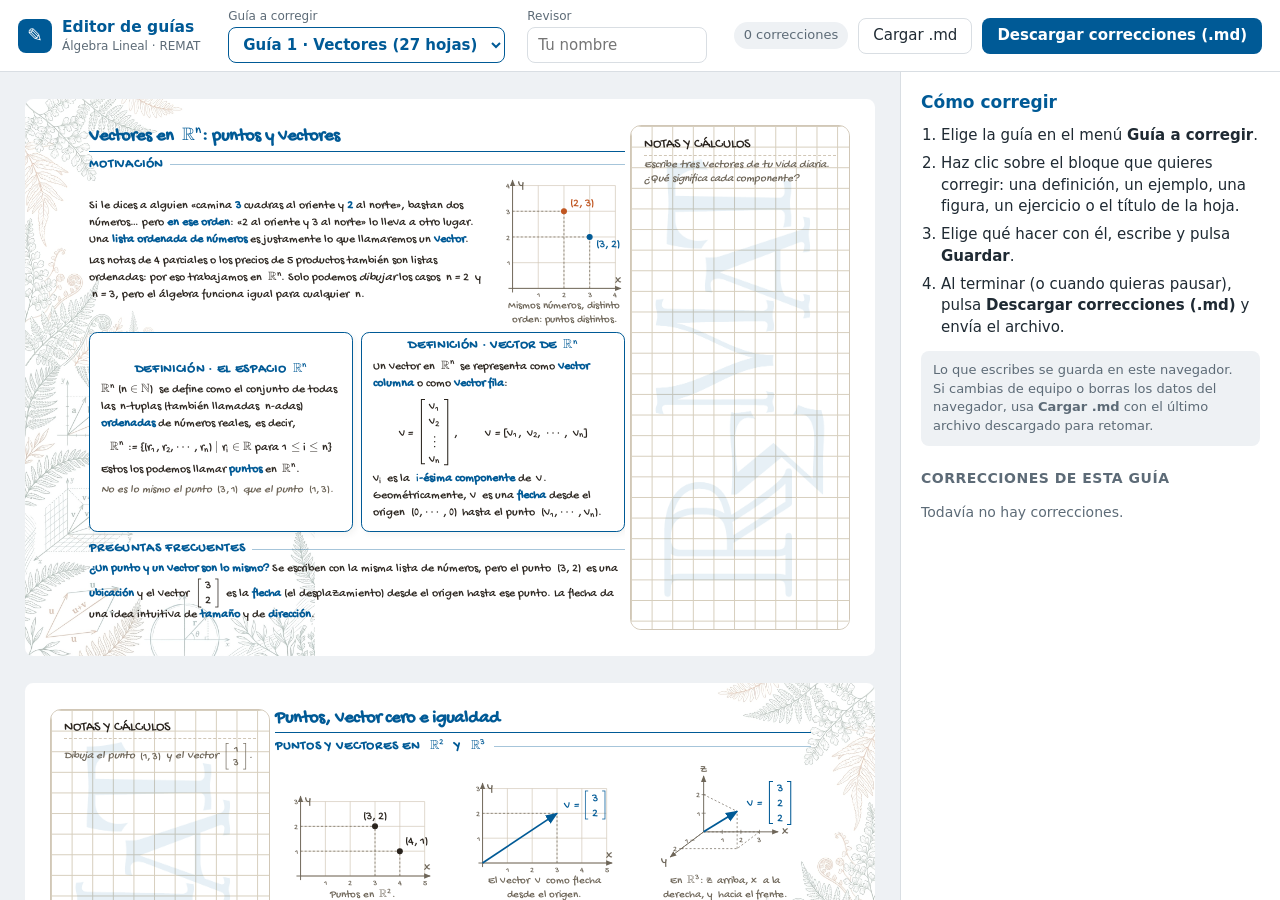
==== index.html @ 860c22fa "Editor de revisión de guías: menú de guías, correcciones por bloque y exportación .md Co-Authored-By" ====
<!doctype html>
<html lang="es">
<head>
<meta charset="utf-8">
<meta name="viewport" content="width=device-width, initial-scale=1">
<title>Editor de guías · Revisión</title>
<meta name="description" content="Revisión de las guías de Álgebra Lineal (REMAT): marca un bloque, escribe la corrección y descarga el archivo .md.">
<link rel="icon" href="data:image/svg+xml,%3Csvg xmlns='http://www.w3.org/2000/svg' viewBox='0 0 32 32'%3E%3Crect width='32' height='32' rx='7' fill='%23005a96'/%3E%3Cpath d='M9 22l9-13 3 2-9 13-4 1z' fill='%23fff'/%3E%3C/svg%3E">
<link rel="stylesheet" href="estilos.css">
</head>
<body>
<header class="barra">
  <div class="marca">
    <span class="logo" aria-hidden="true">✎</span>
    <div><strong>Editor de guías</strong><small>Álgebra Lineal · REMAT</small></div>
  </div>

  <label class="campo campo-guia">
    <span>Guía a corregir</span>
    <select id="guia" aria-label="Guía a corregir" disabled><option>Cargando…</option></select>
  </label>

  <label class="campo">
    <span>Revisor</span>
    <input id="revisor" type="text" placeholder="Tu nombre" autocomplete="name" maxlength="80">
  </label>

  <div class="acciones">
    <span id="contador" class="contador" aria-live="polite">0 correcciones</span>
    <button id="btn-cargar" type="button" class="sec" title="Retomar una revisión desde un .md descargado antes">Cargar .md</button>
    <input id="archivo" type="file" accept=".md,text/markdown,text/plain" hidden>
    <button id="btn-descargar" type="button" class="pri">Descargar correcciones (.md)</button>
  </div>
</header>

<main class="trabajo">
  <section class="visor" aria-label="Guía">
    <div id="cargando" class="cargando">Cargando la guía…</div>
    <iframe id="marco" title="Guía seleccionada"></iframe>
  </section>

  <aside id="panel" class="panel" aria-label="Correcciones">
    <!-- Estado 1: nada seleccionado -->
    <div id="vista-inicio">
      <h2>Cómo corregir</h2>
      <ol class="pasos">
        <li>Elige la guía en el menú <b>Guía a corregir</b>.</li>
        <li>Haz clic sobre el bloque que quieres corregir: una definición, un ejemplo, una figura, un ejercicio o el título de la hoja.</li>
        <li>Elige qué hacer con él, escribe y pulsa <b>Guardar</b>.</li>
        <li>Al terminar (o cuando quieras pausar), pulsa <b>Descargar correcciones (.md)</b> y envía el archivo.</li>
      </ol>
      <p class="nota">Lo que escribes se guarda en este navegador. Si cambias de equipo o borras los datos del navegador, usa <b>Cargar .md</b> con el último archivo descargado para retomar.</p>
      <h3 id="titulo-lista">Correcciones de esta guía</h3>
      <p id="lista-vacia" class="vacio">Todavía no hay correcciones.</p>
      <ul id="lista" class="lista"></ul>
    </div>

    <!-- Estado 2: un bloque seleccionado -->
    <form id="vista-edicion" hidden autocomplete="off">
      <div class="cab-bloque">
        <button type="button" id="btn-volver" class="enlace">← Todas las correcciones</button>
        <p id="b-hoja" class="b-hoja"></p>
        <h2 id="b-titulo"></h2>
        <p class="b-meta"><span id="b-tipo" class="chip"></span> <code id="b-id"></code></p>
        <button type="button" id="btn-padre" class="enlace" hidden>↑ Seleccionar el bloque que lo contiene</button>
      </div>

      <details class="actual">
        <summary>Texto actual del bloque (LaTeX)</summary>
        <pre id="b-texto"></pre>
      </details>

      <fieldset class="tipo-accion">
        <legend>¿Qué hacer con este bloque?</legend>
        <label><input type="radio" name="accion" value="comentar" checked> Comentar</label>
        <label><input type="radio" name="accion" value="proponer"> Proponer texto</label>
        <label><input type="radio" name="accion" value="eliminar"> Eliminar</label>
        <label><input type="radio" name="accion" value="mover"> Mover</label>
        <label><input type="radio" name="accion" value="aprobar"> Aprobado</label>
      </fieldset>

      <div id="grupo-mover" class="grupo" hidden>
        <label class="fila-campos">Moverlo
          <select id="mover-donde"><option value="antes">antes de</option><option value="despues">después de</option></select>
        </label>
        <input id="mover-ref" type="text" placeholder="¿De qué bloque u hoja? Ej.: «la definición de norma», hoja 12">
      </div>

      <div id="grupo-propuesto" class="grupo" hidden>
        <label for="propuesto">Texto propuesto <small>(fórmulas entre $…$)</small></label>
        <textarea id="propuesto" rows="9" spellcheck="true"></textarea>
        <button type="button" id="btn-copiar-actual" class="enlace">Empezar desde el texto actual</button>
      </div>

      <div class="grupo">
        <label for="comentario" id="lbl-comentario">Comentario</label>
        <textarea id="comentario" rows="5" spellcheck="true" placeholder="¿Qué está mal o qué falta? (opcional si es «Aprobado»)"></textarea>
      </div>

      <p id="aviso-form" class="aviso" role="alert" hidden></p>
      <div class="botones">
        <button type="submit" class="pri">Guardar</button>
        <button type="button" id="btn-cancelar" class="sec">Cancelar</button>
        <button type="button" id="btn-borrar" class="peligro" hidden>Quitar corrección</button>
      </div>
      <p class="atajo">Ctrl + Enter guarda · Esc cancela</p>
    </form>
  </aside>
</main>

<div id="toast" class="toast" role="status" aria-live="polite" hidden></div>
<script src="app.js"></script>
</body>
</html>
---- estilos.css ----
:root {
  --azul: #005a96;
  --azul-claro: #e6f0f7;
  --tinta: #1f2a33;
  --gris: #5d6b77;
  --linea: #d9dee3;
  --fondo: #eef1f4;
  --papel: #ffffff;
  --ocre: #b47818;
  --rojo: #a63a3a;
  --verde: #2f7d4f;
  --morado: #6b4fa0;
  --panel: 380px;
  --barra: 64px;
}
* { box-sizing: border-box; }
html, body { height: 100%; }
body {
  margin: 0; background: var(--fondo); color: var(--tinta);
  font: 15px/1.45 system-ui, -apple-system, "Segoe UI", Roboto, Ubuntu, sans-serif;
  display: flex; flex-direction: column; overflow: hidden;
}
button, input, select, textarea { font: inherit; color: inherit; }

/* ---------- barra superior ---------- */
.barra {
  min-height: var(--barra); flex: 0 0 auto; display: flex; align-items: center; gap: 16px 22px; flex-wrap: wrap;
  padding: 8px 18px; background: var(--papel); border-bottom: 1px solid var(--linea);
}
.marca { display: flex; align-items: center; gap: 10px; margin-right: 6px; }
.marca .logo {
  width: 34px; height: 34px; border-radius: 8px; background: var(--azul); color: #fff;
  display: grid; place-items: center; font-size: 19px;
}
.marca strong { display: block; font-size: 15.5px; color: var(--azul); }
.marca small { display: block; font-size: 12px; color: var(--gris); }
.campo { display: flex; flex-direction: column; gap: 2px; font-size: 12px; color: var(--gris); }
.campo select, .campo input {
  font-size: 15px; color: var(--tinta); height: 36px; padding: 0 10px;
  border: 1px solid var(--linea); border-radius: 8px; background: var(--papel);
}
.campo-guia select { min-width: 230px; font-weight: 600; color: var(--azul); border-color: var(--azul); }
.campo input { width: 180px; }
.campo select:focus, .campo input:focus, textarea:focus, input[type=text]:focus {
  outline: 2px solid var(--azul); outline-offset: 1px;
}
.acciones { margin-left: auto; display: flex; align-items: center; gap: 10px; flex-wrap: wrap; }
.contador { font-size: 13px; color: var(--gris); background: var(--fondo); padding: 4px 10px; border-radius: 99px; }
.contador.pendiente { color: #7a4b00; background: #fff1d6; }

button { cursor: pointer; border-radius: 8px; height: 36px; padding: 0 14px; border: 1px solid transparent; }
button.pri { background: var(--azul); color: #fff; font-weight: 600; }
button.pri:hover { background: #004a7c; }
button.sec { background: var(--papel); border-color: var(--linea); }
button.sec:hover { border-color: var(--gris); }
button.peligro { background: var(--papel); border-color: #e2b9b9; color: var(--rojo); }
button.enlace { height: auto; padding: 0; background: none; color: var(--azul); text-decoration: underline; text-underline-offset: 2px; }
button:focus-visible { outline: 2px solid var(--azul); outline-offset: 2px; }

/* ---------- área de trabajo ---------- */
.trabajo { flex: 1 1 auto; display: flex; min-height: 0; }
.visor { flex: 1 1 auto; position: relative; min-width: 0; }
.visor iframe { width: 100%; height: 100%; border: 0; display: block; background: var(--fondo); }
.cargando {
  position: absolute; inset: 0; display: grid; place-items: center; color: var(--gris); background: var(--fondo); z-index: 1;
}
.cargando[hidden] { display: none; }

.panel {
  flex: 0 0 var(--panel); width: var(--panel); overflow-y: auto; background: var(--papel);
  border-left: 1px solid var(--linea); padding: 18px 20px 28px;
}
.panel h2 { font-size: 17px; margin: 0 0 10px; color: var(--azul); }
.panel h3 { font-size: 14px; margin: 22px 0 8px; text-transform: uppercase; letter-spacing: .5px; color: var(--gris); }
.pasos { padding-left: 20px; margin: 0 0 12px; }
.pasos li { margin-bottom: 6px; }
.nota { font-size: 13px; color: var(--gris); background: var(--fondo); border-radius: 8px; padding: 10px 12px; margin: 0; }
.vacio { color: var(--gris); font-size: 14px; }

.lista { list-style: none; margin: 0; padding: 0; display: flex; flex-direction: column; gap: 8px; }
.lista li button {
  width: 100%; height: auto; text-align: left; padding: 9px 11px; background: var(--papel);
  border: 1px solid var(--linea); border-left: 4px solid var(--c, var(--azul)); border-radius: 8px;
}
.lista li button:hover { background: var(--azul-claro); }
.lista .l-cab { display: flex; justify-content: space-between; gap: 8px; font-size: 12px; color: var(--gris); }
.lista .l-tit { display: block; font-weight: 600; margin: 2px 0; }
.lista .l-txt { display: block; font-size: 13px; color: var(--gris); overflow: hidden; text-overflow: ellipsis; white-space: nowrap; }
.lista .perdido { color: var(--rojo); }

.chip { display: inline-block; font-size: 12px; padding: 1px 8px; border-radius: 99px; background: var(--azul-claro); color: var(--azul); }
.cab-bloque { border-bottom: 1px solid var(--linea); padding-bottom: 12px; margin-bottom: 12px; }
.b-hoja { margin: 10px 0 2px; font-size: 13px; color: var(--gris); }
.cab-bloque h2 { margin: 0 0 6px; font-size: 17px; }
.b-meta { margin: 0 0 8px; display: flex; gap: 8px; align-items: center; flex-wrap: wrap; }
.b-meta code { font-size: 12px; color: var(--gris); }
.actual summary { cursor: pointer; font-size: 13px; color: var(--azul); }
.actual pre {
  white-space: pre-wrap; word-break: break-word; font-size: 12.5px; max-height: 220px; overflow: auto;
  background: var(--fondo); padding: 10px; border-radius: 8px; margin: 8px 0 0;
}
fieldset.tipo-accion { border: 0; padding: 0; margin: 14px 0 6px; display: flex; flex-wrap: wrap; gap: 6px; }
fieldset.tipo-accion legend { font-weight: 600; margin-bottom: 6px; padding: 0; }
fieldset.tipo-accion label {
  display: flex; align-items: center; gap: 6px; padding: 5px 10px; border: 1px solid var(--linea);
  border-radius: 99px; font-size: 14px; cursor: pointer;
}
fieldset.tipo-accion label:has(input:checked) { border-color: var(--azul); background: var(--azul-claro); color: var(--azul); }
fieldset.tipo-accion input { margin: 0; accent-color: var(--azul); }
.grupo { margin-top: 12px; display: flex; flex-direction: column; gap: 6px; }
.grupo[hidden] { display: none; }
.grupo label { font-weight: 600; font-size: 14px; }
.grupo small { font-weight: 400; color: var(--gris); }
.fila-campos { display: flex; align-items: center; gap: 8px; }
.fila-campos select, .grupo input[type=text] { height: 34px; border: 1px solid var(--linea); border-radius: 8px; padding: 0 8px; background: var(--papel); }
textarea {
  width: 100%; resize: vertical; border: 1px solid var(--linea); border-radius: 8px; padding: 8px 10px;
  font-family: ui-monospace, "Cascadia Mono", "DejaVu Sans Mono", monospace; font-size: 13.5px; line-height: 1.45;
}
#comentario { font-family: inherit; font-size: 14.5px; }
.botones { display: flex; gap: 8px; flex-wrap: wrap; margin-top: 16px; }
.aviso { color: var(--rojo); font-size: 13.5px; margin: 10px 0 0; }
.atajo { font-size: 12px; color: var(--gris); margin: 10px 0 0; }

.toast {
  position: fixed; left: 50%; bottom: 22px; transform: translateX(-50%); max-width: min(560px, calc(100vw - 32px));
  background: var(--tinta); color: #fff; padding: 10px 16px; border-radius: 10px; box-shadow: 0 6px 24px rgba(0,0,0,.2);
  font-size: 14px; z-index: 10;
}
.toast.malo { background: var(--rojo); }

/* ---------- pantallas angostas: el panel pasa abajo ---------- */
@media (max-width: 900px) {
  body { overflow: auto; }
  .barra { gap: 10px 14px; }
  .acciones { margin-left: 0; width: 100%; }
  .campo-guia select { min-width: 0; width: 100%; }
  .campo-guia { flex: 1 1 200px; }
  .campo input { width: 100%; }
  .trabajo { flex-direction: column; }
  .visor { height: 60vh; flex: 0 0 auto; }
  .panel { width: 100%; flex: 0 0 auto; border-left: 0; border-top: 1px solid var(--linea); padding: 16px; }
}
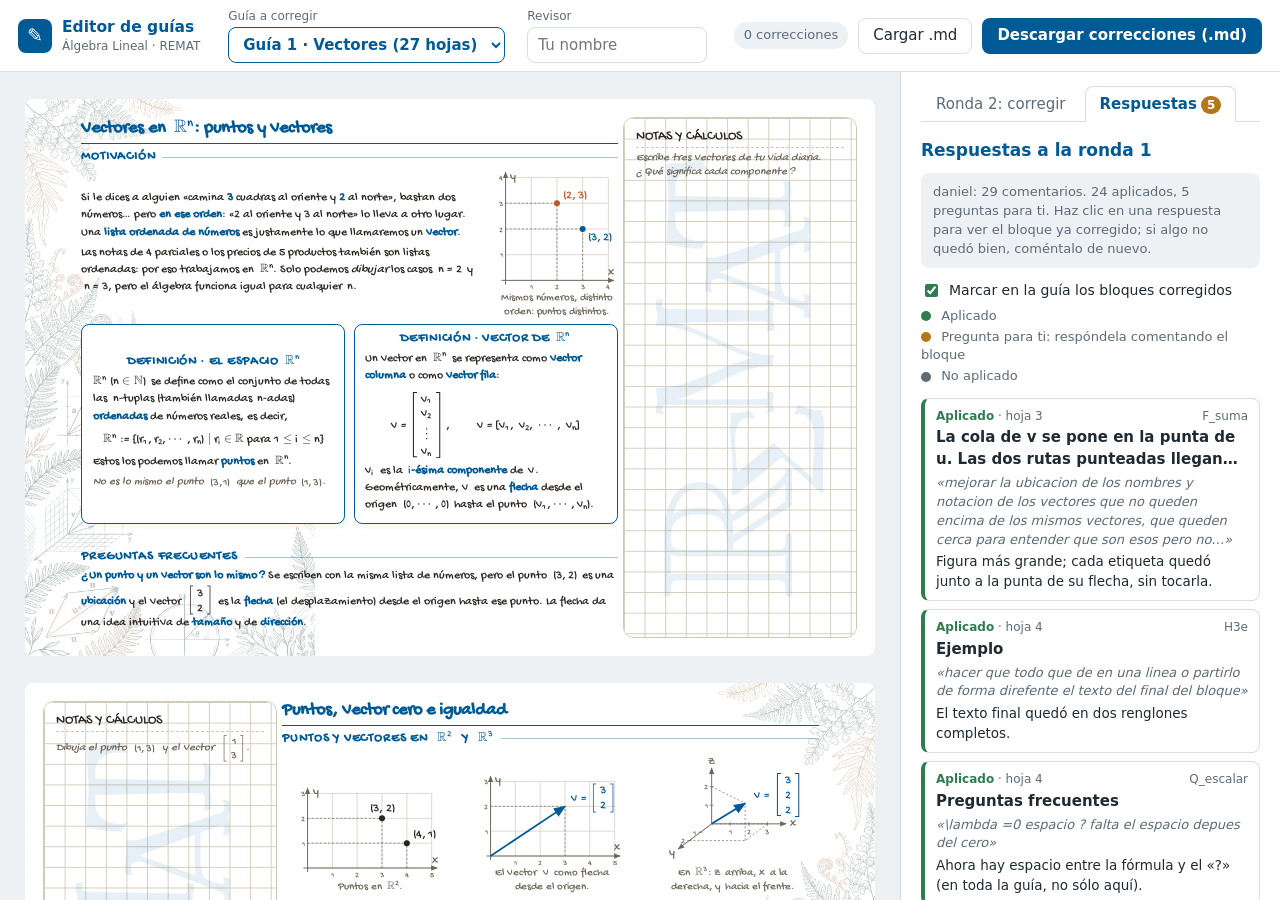
==== commit e1db1b77: "Revisión por rondas: respuestas a cada comentario, bloques corregidos marcados y ronda nueva en blan" ====
--- a/index.html
+++ b/index.html
@@ -42,6 +42,26 @@
   <aside id="panel" class="panel" aria-label="Correcciones">
     <!-- Estado 1: nada seleccionado -->
     <div id="vista-inicio">
+      <div class="pestanas" role="tablist">
+        <button type="button" id="tab-mias" role="tab" aria-selected="true">Tus correcciones</button>
+        <button type="button" id="tab-resp" role="tab" aria-selected="false" hidden>Respuestas</button>
+      </div>
+
+      <div id="panel-resp" role="tabpanel" hidden>
+        <h2 id="resp-titulo">Respuestas a tu ronda anterior</h2>
+        <p id="resp-resumen" class="nota"></p>
+        <label class="interruptor"><input type="checkbox" id="ver-corregido" checked> Marcar en la guía los bloques corregidos</label>
+        <ul class="leyenda">
+          <li><span class="punto aplicado"></span> Aplicado</li>
+          <li><span class="punto consulta"></span> Pregunta para ti: respóndela comentando el bloque</li>
+          <li><span class="punto no_aplicado"></span> No aplicado</li>
+        </ul>
+        <ul id="lista-resp" class="lista"></ul>
+        <p id="archivo-ronda" class="nota" hidden>Tus correcciones de la ronda anterior quedaron archivadas en este navegador.
+          <button type="button" id="btn-archivo" class="enlace">Descargarlas (.md)</button></p>
+      </div>
+
+      <div id="panel-mias" role="tabpanel">
       <h2>Cómo corregir</h2>
       <ol class="pasos">
         <li>Elige la guía en el menú <b>Guía a corregir</b>.</li>
@@ -50,9 +70,10 @@
         <li>Al terminar (o cuando quieras pausar), pulsa <b>Descargar correcciones (.md)</b> y envía el archivo.</li>
       </ol>
       <p class="nota">Lo que escribes se guarda en este navegador. Si cambias de equipo o borras los datos del navegador, usa <b>Cargar .md</b> con el último archivo descargado para retomar.</p>
-      <h3 id="titulo-lista">Correcciones de esta guía</h3>
+      <h3 id="titulo-lista">Tus correcciones de esta ronda</h3>
       <p id="lista-vacia" class="vacio">Todavía no hay correcciones.</p>
       <ul id="lista" class="lista"></ul>
+      </div>
     </div>
 
     <!-- Estado 2: un bloque seleccionado -->
--- a/estilos.css
+++ b/estilos.css
@@ -129,6 +129,21 @@
 }
 .toast.malo { background: var(--rojo); }
 
+/* ---------- rondas: pestañas y respuestas ---------- */
+.pestanas { display: flex; gap: 4px; margin: -4px 0 16px; border-bottom: 1px solid var(--linea); }
+.pestanas button { height: 36px; border-radius: 8px 8px 0 0; background: none; color: var(--gris); border: 1px solid transparent; border-bottom: 0; margin-bottom: -1px; }
+.pestanas button[aria-selected="true"] { color: var(--azul); font-weight: 600; background: var(--papel); border-color: var(--linea); }
+.pestanas button .n { display: inline-block; min-width: 20px; padding: 0 6px; margin-left: 4px; border-radius: 99px; background: var(--ocre); color: #fff; font-size: 12px; line-height: 18px; }
+.interruptor { display: flex; align-items: center; gap: 8px; font-size: 14px; margin: 12px 0 6px; cursor: pointer; }
+.interruptor input { accent-color: var(--verde); }
+.leyenda { list-style: none; padding: 0; margin: 0 0 12px; font-size: 13px; color: var(--gris); display: flex; flex-direction: column; gap: 2px; }
+.punto { display: inline-block; width: 10px; height: 10px; border-radius: 50%; margin-right: 6px; vertical-align: middle; }
+.punto.aplicado { background: var(--verde); } .punto.consulta { background: var(--ocre); } .punto.no_aplicado { background: var(--gris); }
+.lista .l-com { display: block; font-size: 13px; color: var(--gris); font-style: italic; margin: 3px 0; }
+.lista .l-resp { display: block; font-size: 13.5px; color: var(--tinta); }
+.lista .estado { font-weight: 600; }
+.lista .estado.aplicado { color: var(--verde); } .lista .estado.consulta { color: #8a5a00; } .lista .estado.no_aplicado { color: var(--gris); }
+
 /* ---------- pantallas angostas: el panel pasa abajo ---------- */
 @media (max-width: 900px) {
   body { overflow: auto; }
